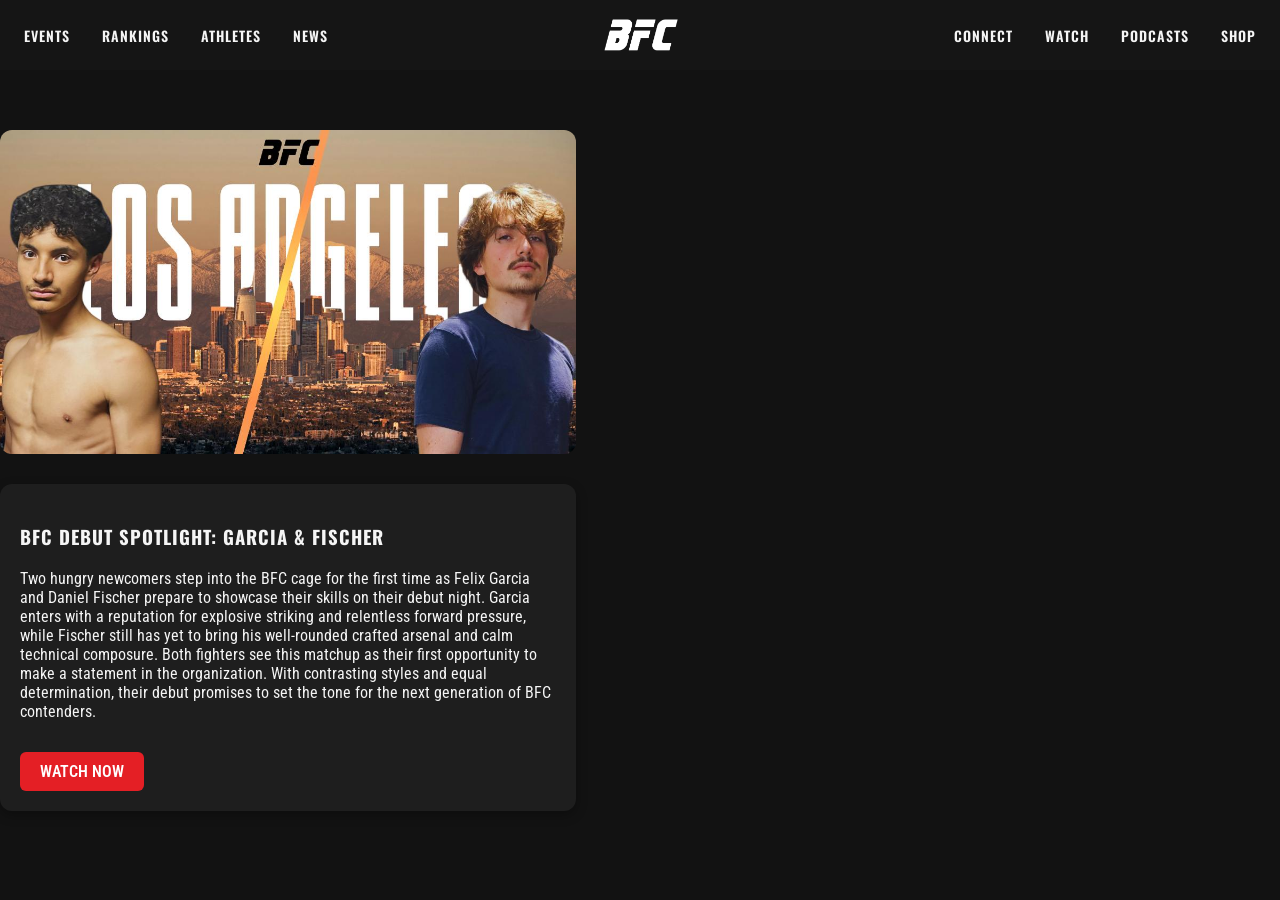
==== index.html @ 08c07fa1 "adding existing code" ====
<!DOCTYPE html>
<html lang="en">
<head>
    <meta charset="UTF-8">
    <meta name="viewport" content="width=device-width, initial-scale=1.0">
    <link rel="stylesheet" href="styles.css" />
    <!--FRICONIX ICONS-->
    <script defer src="https://friconix.com/cdn/friconix.js"></script>
    <!--BOOTSTRAP-->
    <link href="cdn.jsdelivr.net" rel="stylesheet" integrity="sha384-QWTKZyjpPEjISv5WaRU9OFeRpok6YctnYmDr5pNlyT2bRjXh0JMhjY6hW+ALEwIH" crossorigin="anonymous">
    <!--FONTS (OSWALD, ANTON, ROBOTO CONDENSED)-->
    <link href="https://fonts.googleapis.com/css2?family=Anton&family=Oswald:wght@300;400;500;600;700&family=Roboto+Condensed:wght@300;400;500&display=swap" rel="stylesheet">
    <title>BFC</title>
</head>
<body>
    <!-- NAVBAR -->
    <header class="nav">
        <div class="nav-container">
            <nav class="nav-left">
                <a href="about.html" class="nav-link">Events</a>
                <a href="services.html" class="nav-link">Rankings</a>
                <a href="contact.html" class="nav-link">Athletes</a>
                <a href="contact.html" class="nav-link">News</a>
            </nav>

            <a class="nav-logo" href="#">
                <img src="bfc-assets/BFC-logo-white.png" alt="BFC logo">
            </a>

            <nav class="nav-right">
                <a href="about.html" class="nav-link">Connect</a>
                <a href="services.html" class="nav-link">Watch</a>
                <a href="contact.html" class="nav-link">Podcasts</a>
                <a href="contact.html" class="nav-link">Shop</a>
            </nav>

            <button class="mobile-toggle">☰</button>
        </div>
    </header>

    <!-- HERO IMAGE + CARD SECTION -->
    <section class="hero-card-section">
        <div class="top-image-wrapper">
            <img src="bfc-assets/felix-fischer-hero-card.jpg" alt="hero" class="top-image">
        </div>
        <div class="container card-wrapper">
            <div class="under-card">
                <div class="card p-3" id="spotlight-card">
                    <h3>BFC Debut Spotlight: Garcia & Fischer</h3>
                    <p>Two hungry newcomers step into the BFC cage for the first time as Felix Garcia and Daniel Fischer prepare to showcase their skills on their debut night. Garcia enters with a reputation for explosive striking and relentless forward pressure, while Fischer still has yet to bring his well-rounded crafted arsenal and calm technical composure. Both fighters see this matchup as their first opportunity to make a statement in the organization. With contrasting styles and equal determination, their debut promises to set the tone for the next generation of BFC contenders.</p>
                    <a href="https://www.youtube.com/@Gmendemon" class="watch-button">WATCH NOW</a>
                </div>
            </div>
        </div>
    </section>

    <!-- BOOTSTRAP SCRIPT -->
    <script src="cdn.jsdelivr.net" integrity="sha384-YvpcrYf0tY3lHB60NNkmXc5s9fDVZLESaAA55NDzOxhy9GkcIdslK1eN7N6jIeHz" crossorigin="anonymous"></script>
</body>
</html>
---- styles.css ----
/*FONTS*/
h1, h2, h3, .nav-link, .button{
   font-family: 'Oswald', sans-serif;
   letter-spacing: 1px;
   text-transform: uppercase;
}
.hero-title{
    font-family: 'Anton', sans-serif;
}
body, p, .fighter-bio{
    font-family: 'Roboto Condensed', sans-serif;
}
body{
    margin: 0;
    padding: 0;
    box-sizing: border-box;
    background: #121212;
    color: #f5f5f5;
}
/*NAVBAR*/
/*NAVBAR*/
.nav{
    background: rgb(21, 21, 21);
    width: 100%;
    top: 0;
    z-index: 999;
    position: sticky;
}
.nav-container{
    height: 70px;
    display: flex;
    align-items: center;
    padding: 0 24px;
    justify-content: space-between;
    position: relative;
}
.nav-left, .nav-right{
    display: flex;
    gap: 32px;
}
.nav a{
    color: #f5f5f5;
    text-decoration: none;
    font-family: 'Oswald', sans-serif;
    font-size: 14px;
    font-weight: 600;
    letter-spacing: 1px;
    text-transform: uppercase;
    transition: 0.2s ease-in-out;
}
.nav a:hover{
    color: #e41f25;
}
.nav-logo img{
    height: 34px;
    display: block;
}
.nav-logo img:hover{
    transform: scale(1.1);
    transition: 0.3s ease-in-out;
}
.mobile-toggle{
    display: none;
}

/*NAVBAR*/
/*NAVBAR*/
/*FONTS*/
h1, h2, h3, .nav-link, .button{
   font-family: 'Oswald', sans-serif;
   letter-spacing: 1px;
   text-transform: uppercase;
}
.hero-title{
    font-family: 'Anton', sans-serif;
}
body, p, .fighter-bio{
    font-family: 'Roboto Condensed', sans-serif;
}
body{
    margin: 0;
    padding: 0;
    box-sizing: border-box;
    background: #121212;
    color: #f5f5f5;
}
/*NAVBAR*/
/*NAVBAR*/
.nav{
    background: rgb(21, 21, 21);
    width: 100%;
    top: 0;
    z-index: 999;
    position: sticky;
}
.nav-container{
    height: 70px;
    display: flex;
    align-items: center;
    padding: 0 24px;
    justify-content: space-between;
    position: relative;
}
.nav-left, .nav-right{
    display: flex;
    gap: 32px;
}
.nav a{
    color: #f5f5f5;
    text-decoration: none;
    font-family: 'Oswald', sans-serif;
    font-size: 14px;
    font-weight: 600;
    letter-spacing: 1px;
    text-transform: uppercase;
    transition: 0.2s ease-in-out;
}
.nav a:hover{
    color: #e41f25;
}
.nav-logo img{
    height: 34px;
    display: block;
}
.nav-logo img:hover{
    transform: scale(1.1);
    transition: 0.3s ease-in-out;
}
.mobile-toggle{
    display: none;
}
/* Mobile toggle button - hidden on desktop */
.mobile-toggle {
    display: none;
    background: none;
    border: none;
    font-size: 28px;
    color: #fff;
    cursor: pointer;
}

/* ------------------ DESKTOP ------------------ */
@media (min-width: 993px) {
    .nav-left,
    .nav-right {
        display: flex; /* inline links */
        flex-direction: row;
        gap: 32px;
    }

    .nav-logo {
        position: static;
        transform: none;
    }

    .mobile-toggle {
        display: none;
    }
}

/* ------------------ TABLET ------------------ */
@media (max-width: 992px) and (min-width: 601px) {
    .nav-left,
    .nav-right {
        display: none; /* hide links initially */
        flex-direction: column;
        width: 100%;
        text-align: center;
        gap: 16px;
        background: rgb(21, 21, 21);
        position: absolute;
        top: 70px; /* navbar height */
        left: 0;
        padding: 10px 0;
    }

    .nav-left.active,
    .nav-right.active {
        display: flex;
    }

    /* Mobile toggle appears on tablet */
    .mobile-toggle {
        display: block;
        position: absolute;
        right: 24px;
        top: 50%;
        transform: translateY(-50%);
        z-index: 1000;
    }

    /* Center logo */
    .nav-logo {
        position: absolute;
        left: 50%;
        top: 50%;
        transform: translate(-50%, -50%);
    }
}

/* ------------------ MOBILE ------------------ */
@media (max-width: 600px) {
    .nav-left,
    .nav-right {
        display: none; /* hide links initially */
        flex-direction: column;
        width: 100%;
        text-align: center;
        gap: 12px;
        background: rgb(21, 21, 21);
        position: absolute;
        top: 70px; /* navbar height */
        left: 0;
        padding: 10px 0;
    }

    .nav-left.active,
    .nav-right.active {
        display: flex;
    }

    /* Mobile toggle button */
    .mobile-toggle {
        display: block;
        position: absolute;
        right: 16px;
        top: 50%;
        transform: translateY(-50%);
        z-index: 1000;
    }

    /* Center logo on mobile */
    .nav-logo {
        position: absolute;
        left: 50%;
        top: 50%;
        transform: translate(-50%, -50%);
    }
}
/*NAVBAR END*/
/*NAVBAR END*/
/* ===========================
   HERO SECTION — MOBILE FIRST
   =========================== */
.hero-card-section {
    display: flex;
    flex-direction: column; /* stack image and card */
    align-items: center;
    margin-top: 40px;
    gap: 20px;
}

/* 16:9 responsive wrapper for image */
.top-image-wrapper {
    position: relative;
    width: 100%;
    padding-top: 56.25%; /* 16:9 aspect ratio */
    overflow: hidden;
}

/* Image styling */
.top-image-wrapper img.top-image {
    position: absolute;
    top: 0;
    left: 0;
    width: 100%;
    height: 100%;
    object-fit: cover;
    border-radius: 12px;
}

/* Card styling */
.card-wrapper {
    width: 90%;
    max-width: 600px; /* desktop max width */
}

.under-card .card {
    background: #1e1e1e;
    color: #f5f5f5;
    border-radius: 12px;
    box-shadow: 0 4px 12px rgba(0,0,0,0.3);
    padding: 20px;
}
.watch-button{
    display: inline-block;
    margin-top: 15px;
    padding: 10px 20px;
    background-color: #e41f25;
    color: #fff;
    text-decoration: none;
    border-radius: 6px;
    font-weight: 600;
    text-transform: uppercase;
    transition: background-color 0.3s ease;
}
.watch-button:hover{
    background-color: #c2181e;
}
#spotlight-card p{
    font-size: 16px;
}
/* ===========================
   DESKTOP LAYOUT (≥ 992px)
   =========================== */
@media (min-width: 992px) {

    .hero-card-section {
        align-items: flex-start; /* align left */
        margin-top: 60px;
        gap: 20px;
    }

    .top-image-wrapper {
        width: 45%;       /* smaller width on desktop */
        padding-top: 0;   /* remove 16:9 trick */
        height: auto;
    }

    .top-image-wrapper img.top-image {
        position: static;
        width: 100%;
        height: auto;
        max-height: 400px;
        object-fit: cover;
        border-radius: 12px;
        display: block;
    }

    .card-wrapper {
        width: 45%;       /* match image width */
        margin-top: 10px; /* space under image */
    }
}
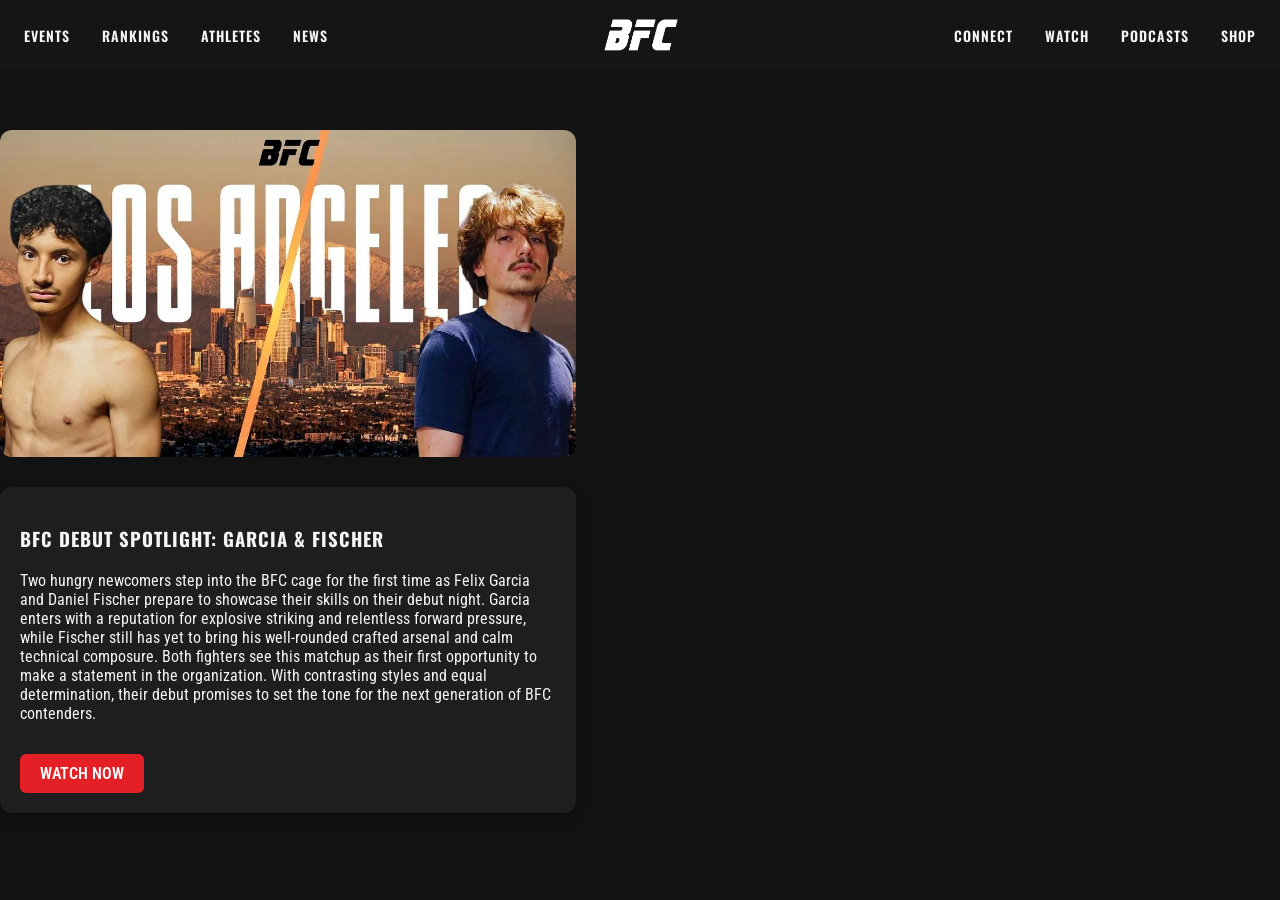
==== commit 2cbaa739: "fixed hamburger??" ====
--- a/index.html
+++ b/index.html
@@ -56,5 +56,15 @@
 
     <!-- BOOTSTRAP SCRIPT -->
     <script src="cdn.jsdelivr.net" integrity="sha384-YvpcrYf0tY3lHB60NNkmXc5s9fDVZLESaAA55NDzOxhy9GkcIdslK1eN7N6jIeHz" crossorigin="anonymous"></script>
+    <script>
+        const toggleButton = document.querySelector('.mobile-toggle');
+        const navLeft = document.querySelector('.nav-left');
+        const navRight = document.querySelector('.nav-right');
+
+        toggleButton.addEventListener('click', () => {
+            navLeft.classList.toggle('active');
+            navRight.classList.toggle('active');
+});
+</script>
 </body>
 </html>
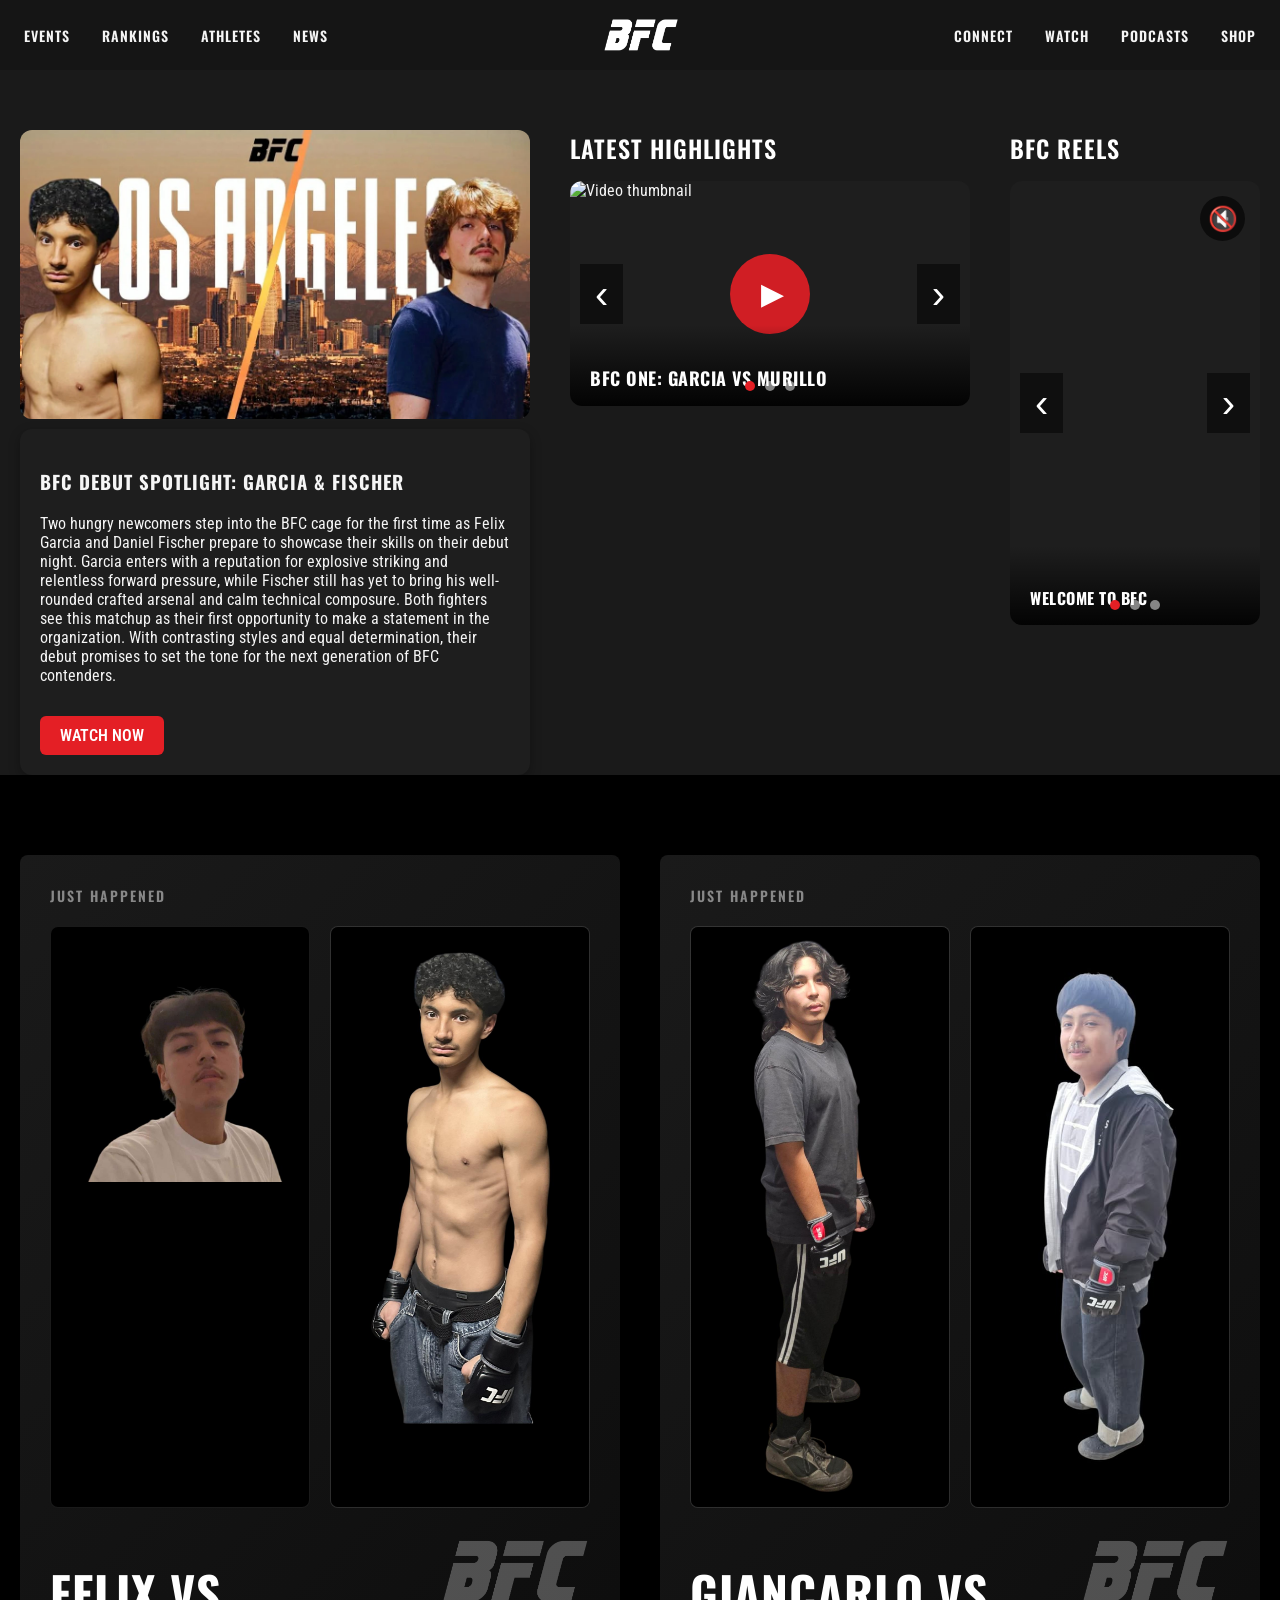
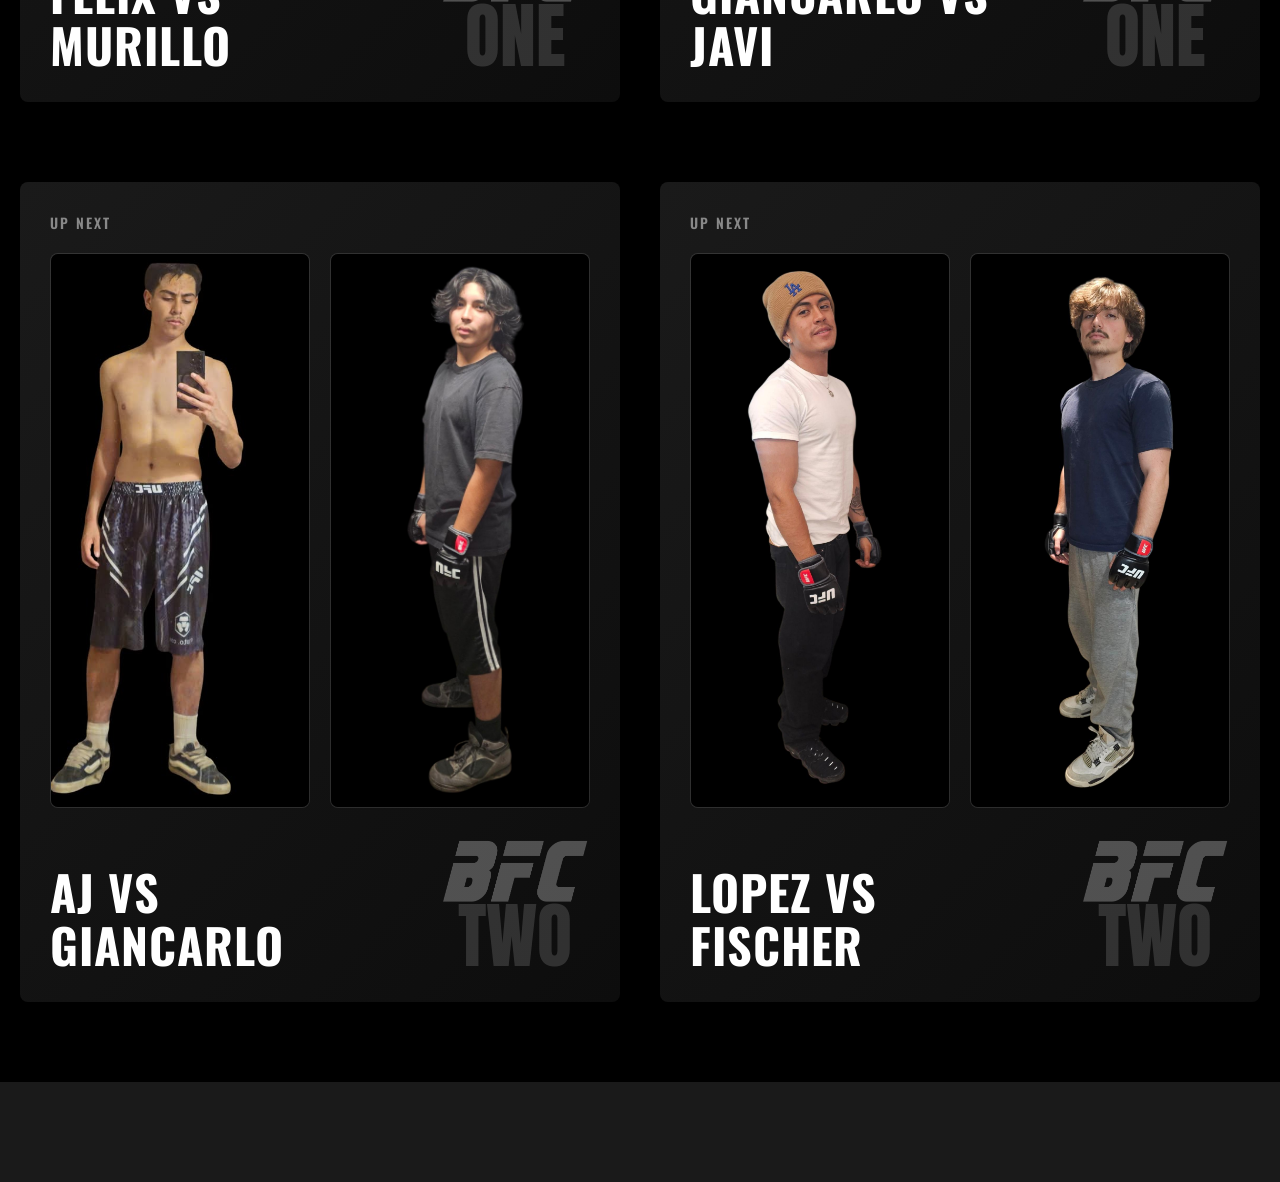
==== commit fedc2c4d: "added rankings, yt, reels, new cards" ====
--- a/index.html
+++ b/index.html
@@ -17,10 +17,10 @@
     <header class="nav">
         <div class="nav-container">
             <nav class="nav-left">
-                <a href="about.html" class="nav-link">Events</a>
-                <a href="services.html" class="nav-link">Rankings</a>
-                <a href="contact.html" class="nav-link">Athletes</a>
-                <a href="contact.html" class="nav-link">News</a>
+                <a href="events.html" class="nav-link">Events</a>
+                <a href="rankings.html" class="nav-link">Rankings</a>
+                <a href="athletes.html" class="nav-link">Athletes</a>
+                <a href="news.html" class="nav-link">News</a>
             </nav>
 
             <a class="nav-logo" href="#">
@@ -28,10 +28,10 @@
             </a>
 
             <nav class="nav-right">
-                <a href="about.html" class="nav-link">Connect</a>
-                <a href="services.html" class="nav-link">Watch</a>
-                <a href="contact.html" class="nav-link">Podcasts</a>
-                <a href="contact.html" class="nav-link">Shop</a>
+                <a href="connect.html" class="nav-link">Connect</a>
+                <a href="watch.html" class="nav-link">Watch</a>
+                <a href="podcasts.html" class="nav-link">Podcasts</a>
+                <a href="shop.html" class="nav-link">Shop</a>
             </nav>
 
             <button class="mobile-toggle">☰</button>
@@ -40,31 +40,372 @@
 
     <!-- HERO IMAGE + CARD SECTION -->
     <section class="hero-card-section">
-        <div class="top-image-wrapper">
-            <img src="bfc-assets/felix-fischer-hero-card.jpg" alt="hero" class="top-image">
-        </div>
-        <div class="container card-wrapper">
-            <div class="under-card">
-                <div class="card p-3" id="spotlight-card">
-                    <h3>BFC Debut Spotlight: Garcia & Fischer</h3>
-                    <p>Two hungry newcomers step into the BFC cage for the first time as Felix Garcia and Daniel Fischer prepare to showcase their skills on their debut night. Garcia enters with a reputation for explosive striking and relentless forward pressure, while Fischer still has yet to bring his well-rounded crafted arsenal and calm technical composure. Both fighters see this matchup as their first opportunity to make a statement in the organization. With contrasting styles and equal determination, their debut promises to set the tone for the next generation of BFC contenders.</p>
-                    <a href="https://www.youtube.com/@Gmendemon" class="watch-button">WATCH NOW</a>
+        <div class="hero-content-wrapper">
+            <div class="hero-left">
+                <div class="top-image-wrapper">
+                    <img src="bfc-assets/felix-fischer-hero-card.jpg" alt="hero" class="top-image">
+                </div>
+                <div class="container card-wrapper">
+                    <div class="under-card">
+                        <div class="card p-3" id="spotlight-card">
+                            <h3>BFC Debut Spotlight: Garcia & Fischer</h3>
+                            <p>Two hungry newcomers step into the BFC cage for the first time as Felix Garcia and Daniel Fischer prepare to showcase their skills on their debut night. Garcia enters with a reputation for explosive striking and relentless forward pressure, while Fischer still has yet to bring his well-rounded crafted arsenal and calm technical composure. Both fighters see this matchup as their first opportunity to make a statement in the organization. With contrasting styles and equal determination, their debut promises to set the tone for the next generation of BFC contenders.</p>
+                            <a href="https://www.youtube.com/@Gmendemon" class="watch-button">WATCH NOW</a>
+                        </div>
+                    </div>
+                </div>
+            </div>
+
+            <!-- VIDEO CAROUSEL -->
+            <div class="video-carousel-wrapper">
+                <div class="carousel-header">
+                    <h3 class="carousel-title">Latest Highlights</h3>
+                </div>
+                <div class="video-carousel">
+                    <div class="carousel-container">
+                        <div class="carousel-slide active">
+                            <div class="video-thumbnail" data-video-id="wzEelaCWr9k">
+                                <img src="https://img.youtube.com/vi/wzEelaCWr9k/maxresdefault.jpg" alt="Video thumbnail">
+                                <div class="play-button">▶</div>
+                            </div>
+                            <div class="video-info">
+                                <h4>BFC ONE: GARCIA VS MURILLO</h4>
+                            </div>
+                        </div>
+                        <div class="carousel-slide">
+                            <div class="video-thumbnail" data-video-id="TNpc9j2b-Gc">
+                                <img src="https://img.youtube.com/vi/TNpc9j2b-Gc/maxresdefault.jpg" alt="Video thumbnail">
+                                <div class="play-button">▶</div>
+                            </div>
+                            <div class="video-info">
+                                <h4>BFC ONE: SEQUEN VS PEREZ</h4>
+                            </div>
+                        </div>
+                        <div class="carousel-slide">
+                            <div class="video-thumbnail" data-video-id="yBJdXjcjIno">
+                                <img src="https://img.youtube.com/vi/yBJdXjcjIno/maxresdefault.jpg" alt="Video thumbnail">
+                                <div class="play-button">▶</div>
+                            </div>
+                            <div class="video-info">
+                                <h4>HAMON VS AJ</h4>
+                            </div>
+                        </div>
+                    </div>
+                    <button class="carousel-btn prev" aria-label="Previous video">‹</button>
+                    <button class="carousel-btn next" aria-label="Next video">›</button>
+                    <div class="carousel-dots"></div>
+                </div>
+            </div>
+
+            <!-- REELS CAROUSEL -->
+            <div class="reels-carousel-wrapper">
+                <div class="carousel-header">
+                    <h3 class="carousel-title">BFC Reels</h3>
+                </div>
+                <div class="reels-carousel">
+                    <div class="reels-container">
+                        <div class="reel-slide active">
+                            <video src="bfc-assets/welcome-to-bfc-reel.mp4" playsinline loop muted></video>
+                            <div class="reel-info">
+                                <h4>Welcome to BFC</h4>
+                            </div>
+                        </div>
+                        <div class="reel-slide">
+                            <video src="bfc-assets/youre-fucked-reel.mp4" playsinline loop muted></video>
+                            <div class="reel-info">
+                                <h4>You're F*cked When...</h4>
+                            </div>
+                        </div>
+                        <div class="reel-slide">
+                            <video src="bfc-assets/aj-grappling-reel.mp4" playsinline loop muted></video>
+                            <div class="reel-info">
+                                <h4>AJ's Grappling</h4>
+                            </div>
+                        </div>
+                    </div>
+                    <button class="reel-btn prev" aria-label="Previous reel">‹</button>
+                    <button class="reel-btn next" aria-label="Next reel">›</button>
+                    <button class="reel-mute-btn" aria-label="Toggle sound">
+                        <span class="muted-icon">🔇</span>
+                        <span class="unmuted-icon" style="display: none;">🔊</span>
+                    </button>
+                    <div class="reel-dots"></div>
                 </div>
             </div>
         </div>
     </section>
+
+    <!-- FIGHT CARDS SECTION -->
+    <section class="fight-cards-section">
+        <div class="fight-cards-container">
+            <!-- JUST HAPPENED CARD -->
+            <div class="fight-card">
+                <div class="fight-status">JUST HAPPENED</div>
+                <div class="fighters-container">
+                    <div class="fighter-image-box">
+                        <img src="bfc-assets/robert-card.jpg" alt="Fighter 1" class="fighter-image">
+                    </div>
+                    <div class="fighter-image-box">
+                        <img src="bfc-assets/felix-card.jpg" alt="Fighter 2" class="fighter-image">
+                    </div>
+                </div>
+                <div class="fight-info">
+                    <h2 class="fight-title">FELIX VS<br>MURILLO</h2>
+                    <div class="event-logo">
+                        <img src="bfc-assets/BFC-logo-white.png" alt="BFC Logo" class="event-logo-img">
+                        <div class="event-number">ONE</div>
+                    </div>
+                </div>
+            </div>
+
+            <!-- UP NEXT CARD -->
+            <div class="fight-card">
+                <div class="fight-status">JUST HAPPENED</div>
+                <div class="fighters-container">
+                    <div class="fighter-image-box">
+                        <img src="bfc-assets/giancarlo-card.jpg" alt="Fighter 3" class="fighter-image">
+                    </div>
+                    <div class="fighter-image-box">
+                        <img src="bfc-assets/ryan-card.jpg" alt="Fighter 4" class="fighter-image">
+                    </div>
+                </div>
+                <div class="fight-info">
+                    <h2 class="fight-title">GIANCARLO VS<br>JAVI</h2>
+                    <div class="event-logo">
+                        <img src="bfc-assets/BFC-logo-white.png" alt="BFC Logo" class="event-logo-img">
+                        <div class="event-number">ONE</div>
+                    </div>
+                </div>
+            </div>
+        </div>
+        <div class="fight-cards-container">
+            <!-- JUST HAPPENED CARD -->
+            <div class="fight-card">
+                <div class="fight-status">UP NEXT</div>
+                <div class="fighters-container">
+                    <div class="fighter-image-box">
+                        <img src="bfc-assets/adolfo-card.jpg" alt="Fighter 1" class="fighter-image">
+                    </div>
+                    <div class="fighter-image-box">
+                        <img src="bfc-assets/giancarlo-card.jpg" alt="Fighter 2" class="fighter-image flipped">
+                    </div>
+                </div>
+                <div class="fight-info">
+                    <h2 class="fight-title">AJ VS<br>GIANCARLO</h2>
+                    <div class="event-logo">
+                        <img src="bfc-assets/BFC-logo-white.png" alt="BFC Logo" class="event-logo-img">
+                        <div class="event-number">TWO</div>
+                    </div>
+                </div>
+            </div>
+
+            <!-- UP NEXT CARD -->
+            <div class="fight-card">
+                <div class="fight-status">UP NEXT</div>
+                <div class="fighters-container">
+                    <div class="fighter-image-box">
+                        <img src="bfc-assets/ramon-card.jpg"  alt="Fighter 3" class="fighter-image flipped">
+                    </div>
+                    <div class="fighter-image-box">
+                        <img src="bfc-assets/fischer-card.jpg" alt="Fighter 4" class="fighter-image">
+                    </div>
+                </div>
+                <div class="fight-info">
+                    <h2 class="fight-title">LOPEZ VS<br>FISCHER</h2>
+                    <div class="event-logo">
+                        <img src="bfc-assets/BFC-logo-white.png" alt="BFC Logo" class="event-logo-img">
+                        <div class="event-number">TWO</div>
+                    </div>
+                </div>
+            </div>
+        </div>
+    </section>
+    <div style="height: 50px; margin-top: 50px;">
+
+    </div>
 
     <!-- BOOTSTRAP SCRIPT -->
     <script src="cdn.jsdelivr.net" integrity="sha384-YvpcrYf0tY3lHB60NNkmXc5s9fDVZLESaAA55NDzOxhy9GkcIdslK1eN7N6jIeHz" crossorigin="anonymous"></script>
     <script>
-        const toggleButton = document.querySelector('.mobile-toggle');
+        const mobileToggle = document.querySelector('.mobile-toggle');
         const navLeft = document.querySelector('.nav-left');
         const navRight = document.querySelector('.nav-right');
 
-        toggleButton.addEventListener('click', () => {
+        mobileToggle.addEventListener('click', function() {
             navLeft.classList.toggle('active');
             navRight.classList.toggle('active');
-});
-</script>
+        });
+
+        // Video Carousel
+        const slides = document.querySelectorAll('.carousel-slide');
+        const prevBtn = document.querySelector('.carousel-btn.prev');
+        const nextBtn = document.querySelector('.carousel-btn.next');
+        const dotsContainer = document.querySelector('.carousel-dots');
+        let currentSlide = 0;
+
+        // Create dots
+        slides.forEach((_, index) => {
+            const dot = document.createElement('span');
+            dot.classList.add('dot');
+            if (index === 0) dot.classList.add('active');
+            dot.addEventListener('click', () => goToSlide(index));
+            dotsContainer.appendChild(dot);
+        });
+
+        const dots = document.querySelectorAll('.dot');
+
+        function updateSlides() {
+            slides.forEach((slide, index) => {
+                slide.classList.remove('active');
+                if (index === currentSlide) {
+                    slide.classList.add('active');
+                }
+            });
+            dots.forEach((dot, index) => {
+                dot.classList.remove('active');
+                if (index === currentSlide) {
+                    dot.classList.add('active');
+                }
+            });
+        }
+
+        function goToSlide(index) {
+            currentSlide = index;
+            updateSlides();
+        }
+
+        function nextSlide() {
+            currentSlide = (currentSlide + 1) % slides.length;
+            updateSlides();
+        }
+
+        function prevSlide() {
+            currentSlide = (currentSlide - 1 + slides.length) % slides.length;
+            updateSlides();
+        }
+
+        nextBtn.addEventListener('click', nextSlide);
+        prevBtn.addEventListener('click', prevSlide);
+
+        // YouTube Thumbnail Click Handler
+        function attachThumbnailListeners() {
+            document.querySelectorAll('.video-thumbnail').forEach(thumbnail => {
+                // Remove old listener if exists
+                const newThumbnail = thumbnail.cloneNode(true);
+                thumbnail.parentNode.replaceChild(newThumbnail, thumbnail);
+                
+                newThumbnail.addEventListener('click', function() {
+                    const videoId = this.getAttribute('data-video-id');
+                    const iframe = document.createElement('iframe');
+                    iframe.src = `https://www.youtube.com/embed/${videoId}?autoplay=1`;
+                    iframe.frameBorder = '0';
+                    iframe.allow = 'accelerometer; autoplay; clipboard-write; encrypted-media; gyroscope; picture-in-picture';
+                    iframe.allowFullscreen = true;
+                    iframe.style.width = '100%';
+                    iframe.style.height = '100%';
+                    iframe.style.border = 'none';
+                    iframe.style.position = 'absolute';
+                    iframe.style.top = '0';
+                    iframe.style.left = '0';
+                    
+                    // Replace the thumbnail container content with iframe
+                    const slideContainer = this.closest('.carousel-slide');
+                    const videoInfo = slideContainer.querySelector('.video-info');
+                    slideContainer.innerHTML = '';
+                    slideContainer.appendChild(iframe);
+                    slideContainer.appendChild(videoInfo);
+                });
+            });
+        }
+
+        // Initial attachment
+        attachThumbnailListeners();
+
+        // Auto-play (optional)
+        // setInterval(nextSlide, 5000);
+
+        // Reels Carousel
+        const reelSlides = document.querySelectorAll('.reel-slide');
+        const reelPrevBtn = document.querySelector('.reel-btn.prev');
+        const reelNextBtn = document.querySelector('.reel-btn.next');
+        const reelDotsContainer = document.querySelector('.reel-dots');
+        let currentReel = 0;
+
+        // Create reel dots
+        reelSlides.forEach((_, index) => {
+            const dot = document.createElement('span');
+            dot.classList.add('dot');
+            if (index === 0) dot.classList.add('active');
+            dot.addEventListener('click', () => goToReel(index));
+            reelDotsContainer.appendChild(dot);
+        });
+
+        const reelDots = document.querySelectorAll('.reel-dots .dot');
+        const reelVideos = document.querySelectorAll('.reel-slide video');
+
+        function updateReels() {
+            reelSlides.forEach((slide, index) => {
+                slide.classList.remove('active');
+                const video = slide.querySelector('video');
+                video.pause();
+                video.currentTime = 0;
+                
+                if (index === currentReel) {
+                    slide.classList.add('active');
+                    video.play().catch(e => console.log('Autoplay prevented'));
+                }
+            });
+            reelDots.forEach((dot, index) => {
+                dot.classList.remove('active');
+                if (index === currentReel) {
+                    dot.classList.add('active');
+                }
+            });
+        }
+
+        function goToReel(index) {
+            currentReel = index;
+            updateReels();
+        }
+
+        function nextReel() {
+            currentReel = (currentReel + 1) % reelSlides.length;
+            updateReels();
+        }
+
+        function prevReel() {
+            currentReel = (currentReel - 1 + reelSlides.length) % reelSlides.length;
+            updateReels();
+        }
+
+        reelNextBtn.addEventListener('click', nextReel);
+        reelPrevBtn.addEventListener('click', prevReel);
+
+        // Mute/Unmute Toggle
+        const muteBtn = document.querySelector('.reel-mute-btn');
+        const mutedIcon = document.querySelector('.muted-icon');
+        const unmutedIcon = document.querySelector('.unmuted-icon');
+        let isMuted = true;
+
+        muteBtn.addEventListener('click', function() {
+            isMuted = !isMuted;
+            reelVideos.forEach(video => {
+                video.muted = isMuted;
+            });
+            
+            if (isMuted) {
+                mutedIcon.style.display = 'inline';
+                unmutedIcon.style.display = 'none';
+            } else {
+                mutedIcon.style.display = 'none';
+                unmutedIcon.style.display = 'inline';
+            }
+        });
+
+        // Auto-play first reel
+        if (reelVideos.length > 0) {
+            reelVideos[0].play().catch(e => console.log('Autoplay prevented'));
+        }
+    </script>
 </body>
 </html>
--- a/styles.css
+++ b/styles.css
@@ -10,12 +10,17 @@
 body, p, .fighter-bio{
     font-family: 'Roboto Condensed', sans-serif;
 }
-body{
+html, body{
     margin: 0;
     padding: 0;
     box-sizing: border-box;
-    background: #121212;
+    background: #1a1a1a;
     color: #f5f5f5;
+    overflow-x: hidden;
+    width: 100%;
+}
+*, *::before, *::after {
+    box-sizing: border-box;
 }
 /*NAVBAR*/
 /*NAVBAR*/
@@ -77,13 +82,7 @@
 body, p, .fighter-bio{
     font-family: 'Roboto Condensed', sans-serif;
 }
-body{
-    margin: 0;
-    padding: 0;
-    box-sizing: border-box;
-    background: #121212;
-    color: #f5f5f5;
-}
+
 /*NAVBAR*/
 /*NAVBAR*/
 .nav{
@@ -174,10 +173,16 @@
         padding: 10px 0;
     }
 
-    .nav-left.active,
-    .nav-right.active {
-        display: flex;
-    }
+.nav-left.active,
+.nav-right.active {
+    display: flex;
+    flex-direction: column;
+    text-align: center;
+    gap: 12px;
+    width: 100%;
+    background: rgb(21, 21, 21);
+    position: relative;
+}
 
     /* Mobile toggle appears on tablet */
     .mobile-toggle {
@@ -195,11 +200,20 @@
         left: 50%;
         top: 50%;
         transform: translate(-50%, -50%);
-    }
-}
-
+        z-index: 100
+    }
+}
+
+/* ------------------ MOBILE ------------------ */
+/* ------------------ MOBILE ------------------ */
 /* ------------------ MOBILE ------------------ */
 @media (max-width: 600px) {
+    .nav-container {
+        flex-wrap: wrap;
+        min-height: 70px; /* Changed from height to min-height */
+        height: auto; /* Allow container to grow */
+    }
+    
     .nav-left,
     .nav-right {
         display: none; /* hide links initially */
@@ -208,10 +222,9 @@
         text-align: center;
         gap: 12px;
         background: rgb(21, 21, 21);
-        position: absolute;
-        top: 70px; /* navbar height */
-        left: 0;
+        position: relative;
         padding: 10px 0;
+        order: 3;
     }
 
     .nav-left.active,
@@ -224,8 +237,7 @@
         display: block;
         position: absolute;
         right: 16px;
-        top: 50%;
-        transform: translateY(-50%);
+        top: 21px; /* Fixed position instead of % */
         z-index: 1000;
     }
 
@@ -233,8 +245,8 @@
     .nav-logo {
         position: absolute;
         left: 50%;
-        top: 50%;
-        transform: translate(-50%, -50%);
+        top: 21px; /* Fixed position instead of % */
+        transform: translateX(-50%); /* Only translate X */
     }
 }
 /*NAVBAR END*/
@@ -250,6 +262,17 @@
     gap: 20px;
 }
 
+.hero-content-wrapper {
+    width: 100%;
+    display: flex;
+    flex-direction: column;
+    gap: 30px;
+}
+
+.hero-left {
+    width: 100%;
+}
+
 /* 16:9 responsive wrapper for image */
 .top-image-wrapper {
     position: relative;
@@ -300,6 +323,305 @@
 #spotlight-card p{
     font-size: 16px;
 }
+
+/* ===========================
+   VIDEO CAROUSEL
+   =========================== */
+.video-carousel-wrapper {
+    width: 100%;
+    padding: 0 20px;
+}
+
+.carousel-header {
+    margin-bottom: 15px;
+}
+
+.carousel-title {
+    font-family: 'Oswald', sans-serif;
+    font-size: 24px;
+    font-weight: 600;
+    letter-spacing: 1px;
+    color: #fff;
+    margin: 0;
+    text-transform: uppercase;
+}
+
+.video-carousel {
+    position: relative;
+    width: 100%;
+    background: #1e1e1e;
+    border-radius: 12px;
+    overflow: hidden;
+}
+
+.carousel-container {
+    position: relative;
+    width: 100%;
+    padding-top: 56.25%; /* 16:9 aspect ratio */
+}
+
+.carousel-slide {
+    position: absolute;
+    top: 0;
+    left: 0;
+    width: 100%;
+    height: 100%;
+    opacity: 0;
+    transition: opacity 0.5s ease;
+    pointer-events: none;
+}
+
+.carousel-slide.active {
+    opacity: 1;
+    pointer-events: auto;
+}
+
+.carousel-slide iframe {
+    width: 100%;
+    height: 100%;
+    border: none;
+}
+
+.video-thumbnail {
+    width: 100%;
+    height: 100%;
+    position: relative;
+    cursor: pointer;
+    overflow: hidden;
+}
+
+.video-thumbnail img {
+    width: 100%;
+    height: 100%;
+    object-fit: cover;
+    transition: transform 0.3s ease;
+}
+
+.video-thumbnail:hover img {
+    transform: scale(1.05);
+}
+
+.play-button {
+    position: absolute;
+    top: 50%;
+    left: 50%;
+    transform: translate(-50%, -50%);
+    width: 80px;
+    height: 80px;
+    background: rgba(228, 31, 37, 0.9);
+    border-radius: 50%;
+    display: flex;
+    align-items: center;
+    justify-content: center;
+    font-size: 30px;
+    color: #fff;
+    transition: all 0.3s ease;
+    padding-left: 5px;
+}
+
+.video-thumbnail:hover .play-button {
+    background: rgba(228, 31, 37, 1);
+    transform: translate(-50%, -50%) scale(1.1);
+}
+
+.video-info {
+    position: absolute;
+    bottom: 0;
+    left: 0;
+    right: 0;
+    background: linear-gradient(to top, rgba(0,0,0,0.9), transparent);
+    padding: 40px 20px 15px;
+}
+
+.video-info h4 {
+    font-family: 'Oswald', sans-serif;
+    font-size: 18px;
+    color: #fff;
+    margin: 0;
+    text-transform: uppercase;
+    letter-spacing: 0.5px;
+}
+
+.carousel-btn {
+    position: absolute;
+    top: 50%;
+    transform: translateY(-50%);
+    background: rgba(0, 0, 0, 0.5);
+    color: #fff;
+    border: none;
+    font-size: 40px;
+    padding: 10px 15px;
+    cursor: pointer;
+    z-index: 10;
+    transition: background 0.3s ease;
+    line-height: 1;
+}
+
+.carousel-btn:hover {
+    background: rgba(228, 31, 37, 0.8);
+}
+
+.carousel-btn.prev {
+    left: 10px;
+}
+
+.carousel-btn.next {
+    right: 10px;
+}
+
+.carousel-dots {
+    position: absolute;
+    bottom: 15px;
+    left: 50%;
+    transform: translateX(-50%);
+    display: flex;
+    gap: 10px;
+    z-index: 10;
+}
+
+.dot {
+    width: 10px;
+    height: 10px;
+    border-radius: 50%;
+    background: rgba(255, 255, 255, 0.5);
+    cursor: pointer;
+    transition: background 0.3s ease;
+}
+
+.dot.active {
+    background: #e41f25;
+}
+
+.dot:hover {
+    background: rgba(255, 255, 255, 0.8);
+}
+
+/* ===========================
+   REELS CAROUSEL (9:16 Aspect Ratio)
+   =========================== */
+.reels-carousel-wrapper {
+    width: 100%;
+    padding: 0 20px;
+    margin-top: 30px;
+}
+
+.reels-carousel {
+    position: relative;
+    width: 100%;
+    max-width: 350px;
+    margin: 0 auto;
+    background: #1e1e1e;
+    border-radius: 12px;
+    overflow: hidden;
+}
+
+.reels-container {
+    position: relative;
+    width: 100%;
+    padding-top: 177.78%; /* 9:16 aspect ratio (16/9 * 100) */
+}
+
+.reel-slide {
+    position: absolute;
+    top: 0;
+    left: 0;
+    width: 100%;
+    height: 100%;
+    opacity: 0;
+    transition: opacity 0.5s ease;
+    pointer-events: none;
+}
+
+.reel-slide.active {
+    opacity: 1;
+    pointer-events: auto;
+}
+
+.reel-slide video {
+    width: 100%;
+    height: 100%;
+    object-fit: cover;
+    border: none;
+}
+
+.reel-info {
+    position: absolute;
+    bottom: 0;
+    left: 0;
+    right: 0;
+    background: linear-gradient(to top, rgba(0,0,0,0.9), transparent);
+    padding: 40px 20px 15px;
+}
+
+.reel-info h4 {
+    font-family: 'Oswald', sans-serif;
+    font-size: 16px;
+    color: #fff;
+    margin: 0;
+    text-transform: uppercase;
+    letter-spacing: 0.5px;
+}
+
+.reel-btn {
+    position: absolute;
+    top: 50%;
+    transform: translateY(-50%);
+    background: rgba(0, 0, 0, 0.5);
+    color: #fff;
+    border: none;
+    font-size: 40px;
+    padding: 10px 15px;
+    cursor: pointer;
+    z-index: 10;
+    transition: background 0.3s ease;
+    line-height: 1;
+}
+
+.reel-btn:hover {
+    background: rgba(228, 31, 37, 0.8);
+}
+
+.reel-btn.prev {
+    left: 10px;
+}
+
+.reel-btn.next {
+    right: 10px;
+}
+
+.reel-dots {
+    position: absolute;
+    bottom: 15px;
+    left: 50%;
+    transform: translateX(-50%);
+    display: flex;
+    gap: 10px;
+    z-index: 10;
+}
+
+.reel-mute-btn {
+    position: absolute;
+    top: 15px;
+    right: 15px;
+    background: rgba(0, 0, 0, 0.6);
+    color: #fff;
+    border: none;
+    font-size: 24px;
+    width: 45px;
+    height: 45px;
+    border-radius: 50%;
+    cursor: pointer;
+    z-index: 10;
+    transition: background 0.3s ease;
+    display: flex;
+    align-items: center;
+    justify-content: center;
+}
+
+.reel-mute-btn:hover {
+    background: rgba(228, 31, 37, 0.8);
+}
+
 /* ===========================
    DESKTOP LAYOUT (≥ 992px)
    =========================== */
@@ -311,8 +633,36 @@
         gap: 20px;
     }
 
+    .hero-content-wrapper {
+        flex-direction: row;
+        gap: 40px;
+        max-width: 1400px;
+        margin: 0 auto;
+        padding: 0 20px;
+    }
+
+    .hero-left {
+        flex: 1;
+        min-width: 0;
+    }
+
+    .video-carousel-wrapper {
+        flex: 0 0 400px;
+        padding: 0;
+    }
+
+    .reels-carousel-wrapper {
+        flex: 0 0 250px;
+        padding: 0;
+        margin-top: 0;
+    }
+
+    .reels-carousel {
+        max-width: 100%;
+    }
+
     .top-image-wrapper {
-        width: 45%;       /* smaller width on desktop */
+        width: 100%;
         padding-top: 0;   /* remove 16:9 trick */
         height: auto;
     }
@@ -328,7 +678,497 @@
     }
 
     .card-wrapper {
-        width: 45%;       /* match image width */
-        margin-top: 10px; /* space under image */
-    }
-}
+        width: 100%;
+        margin-top: 10px;
+    }
+}
+
+.header-title{
+    text-align: center;
+}
+#athlete-rankings-header{
+    margin-top: 50px;
+    font-size: 50px;
+}
+.fixed-size-image{
+    width: 50%;
+    height: auto;
+    object-fit: cover;
+}
+
+/* ===========================
+   FIGHT CARDS SECTION
+   =========================== */
+.fight-cards-section {
+    width: 100%;
+    padding: 40px 20px;
+    background: #000;
+}
+
+.fight-cards-container {
+    max-width: 1400px;
+    margin: 0 auto;
+    display: grid;
+    grid-template-columns: 1fr;
+    gap: 30px;
+}
+
+/* Individual Fight Card */
+.fight-card {
+    background: linear-gradient(135deg, #1a1a1a 0%, #0d0d0d 100%);
+    border-radius: 8px;
+    overflow: hidden;
+    position: relative;
+    padding: 30px;
+    min-height: 500px;
+    display: flex;
+    flex-direction: column;
+}
+
+/* Fight Status Label */
+.fight-status {
+    font-family: 'Oswald', sans-serif;
+    font-size: 14px;
+    font-weight: 600;
+    letter-spacing: 2px;
+    color: #888;
+    margin-bottom: 20px;
+    text-transform: uppercase;
+}
+
+/* Fighters Container */
+.fighters-container {
+    display: grid;
+    grid-template-columns: 1fr 1fr;
+    gap: 20px;
+    margin-bottom: 30px;
+    flex-grow: 1;
+}
+
+.fighter-image-box {
+    background: rgba(255, 255, 255, 0.02);
+    border: 1px solid rgba(255, 255, 255, 0.1);
+    border-radius: 8px;
+    overflow: hidden;
+    display: flex;
+    align-items: flex-end;
+    justify-content: center;
+    min-height: 300px;
+    position: relative;
+}
+
+.fighter-image-box:has(img[src*="robert-card"]) {
+    background: #000;
+}
+
+.fighter-image {
+    width: 100%;
+    height: 100%;
+    object-fit: cover;
+    object-position: top center;
+}
+
+.fighter-image[src*="ryan-card"] {
+    width: 105%;
+    height: 100%;
+    object-fit: cover;
+}
+
+.fighter-image[src*="robert-card"] {
+    width: 80%;
+    height: 80%;
+    object-fit: contain;
+    margin: auto;
+}
+
+.fighter-image.flipped {
+    transform: scaleX(-1);
+}
+
+.fighter-image[src*="adolfo-card"] {
+    height:109%;
+    object-fit: cover;
+}
+.fighter-image[src*="felix-card"] {
+    height: 110%;
+    object-fit: cover;
+}
+
+.fighter-image[src*="ramon-card"] {
+    height: 110%;
+    object-fit: cover;
+}
+
+.fighter-image[src*="fischer-card"] {
+    height: 110%;
+    object-fit: cover;
+}
+/* Fight Info Section */
+.fight-info {
+    display: flex;
+    justify-content: space-between;
+    align-items: flex-end;
+    margin-top: auto;
+}
+
+.fight-title {
+    font-family: 'Oswald', sans-serif;
+    font-size: 36px;
+    font-weight: 700;
+    line-height: 1.1;
+    letter-spacing: 1px;
+    color: #fff;
+    margin: 0;
+    text-transform: uppercase;
+}
+
+/* Event Logo Section */
+.event-logo {
+    display: flex;
+    flex-direction: column;
+    align-items: center;
+    gap: 5px;
+}
+
+.event-logo-img {
+    width: 120px;
+    height: auto;
+    opacity: 0.4;
+    filter: brightness(0.7);
+}
+
+.event-subtitle {
+    font-family: 'Oswald', sans-serif;
+    font-size: 18px;
+    font-weight: 600;
+    letter-spacing: 2px;
+    color: #666;
+    text-transform: uppercase;
+}
+
+.event-number {
+    font-family: 'Anton', sans-serif;
+    font-size: 72px;
+    font-weight: 400;
+    color: rgba(255, 255, 255, 0.15);
+    line-height: 1;
+    margin-top: -10px;
+}
+
+/* Desktop Layout */
+@media (min-width: 992px) {
+    .fight-cards-container {
+        grid-template-columns: 1fr 1fr;
+        gap: 40px;
+        padding: 40px 0;
+    }
+    
+    .fight-card {
+        min-height: 600px;
+    }
+    
+    .fighter-image-box {
+        min-height: 350px;
+    }
+    
+    .fight-title {
+        font-size: 48px;
+    }
+    
+    .event-logo-img {
+        width: 150px;
+    }
+}
+
+/* Tablet Layout */
+@media (min-width: 601px) and (max-width: 991px) {
+    .fight-cards-section {
+        padding: 30px 15px;
+    }
+    
+    .fight-card {
+        min-height: 550px;
+    }
+    
+    .fight-title {
+        font-size: 40px;
+    }
+}
+
+/* Mobile Layout */
+@media (max-width: 600px) {
+    .fight-cards-section {
+        padding: 20px 15px;
+    }
+    
+    .fight-cards-container {
+        gap: 20px;
+    }
+    
+    .fight-card {
+        padding: 20px;
+        min-height: 450px;
+    }
+    
+    .fight-status {
+        font-size: 12px;
+        margin-bottom: 15px;
+    }
+    
+    .fighters-container {
+        gap: 10px;
+        margin-bottom: 20px;
+    }
+    
+    .fighter-image-box {
+        min-height: 200px;
+    }
+    
+    .fight-info {
+        flex-direction: column;
+        align-items: flex-start;
+        gap: 20px;
+    }
+    
+    .fight-title {
+        font-size: 28px;
+    }
+    
+    .event-logo {
+        align-self: flex-end;
+    }
+    
+    .event-logo-img {
+        width: 80px;
+    }
+    
+    .event-subtitle {
+        font-size: 14px;
+    }
+    
+    .event-number {
+        font-size: 48px;
+    }
+}
+
+/* ===========================
+   RANKINGS PAGE
+   =========================== */
+.rankings-section {
+    width: 100%;
+    padding: 40px 20px;
+    background: #1a1a1a;
+    min-height: 100vh;
+}
+
+.rankings-container {
+    max-width: 1200px;
+    margin: 0 auto;
+}
+
+.rankings-main-title {
+    font-family: 'Anton', sans-serif;
+    font-size: 48px;
+    text-align: center;
+    letter-spacing: 2px;
+    margin-bottom: 40px;
+    color: #fff;
+}
+
+/* Top Rank Featured */
+.top-rank-featured {
+    background: linear-gradient(135deg, #2a2a2a 0%, #1a1a1a 100%);
+    border-radius: 12px;
+    padding: 40px;
+    margin-bottom: 40px;
+    position: relative;
+    overflow: hidden;
+}
+
+.rank-category {
+    display: flex;
+    justify-content: space-between;
+    align-items: center;
+    margin-bottom: 20px;
+}
+
+.category-label {
+    font-family: 'Oswald', sans-serif;
+    font-size: 14px;
+    font-weight: 600;
+    color: #e41f25;
+    letter-spacing: 2px;
+    text-transform: uppercase;
+}
+
+.rank-label {
+    font-family: 'Oswald', sans-serif;
+    font-size: 14px;
+    font-weight: 600;
+    color: #888;
+    letter-spacing: 2px;
+    text-transform: uppercase;
+}
+
+.champion-name {
+    font-family: 'Anton', sans-serif;
+    font-size: 64px;
+    letter-spacing: 2px;
+    color: #fff;
+    margin: 0 0 30px 0;
+    text-transform: uppercase;
+}
+
+.champion-image-container {
+    position: relative;
+    width: 100%;
+    max-width: 500px;
+    margin: 0 auto;
+}
+
+.champion-image {
+    width: 100%;
+    height: auto;
+    border-radius: 8px;
+    display: block;
+}
+
+/* Rankings List */
+.rankings-list {
+    background: #0d0d0d;
+    border-radius: 12px;
+    overflow: hidden;
+}
+
+.rank-item {
+    display: flex;
+    align-items: center;
+    padding: 20px;
+    border-bottom: 1px solid rgba(255, 255, 255, 0.1);
+    transition: background 0.3s ease;
+    position: relative;
+}
+
+.rank-item:hover {
+    background: rgba(255, 255, 255, 0.02);
+}
+
+.rank-item:last-child {
+    border-bottom: none;
+}
+
+.rank-number {
+    font-family: 'Oswald', sans-serif;
+    font-size: 24px;
+    font-weight: 600;
+    color: #666;
+    min-width: 40px;
+    text-align: center;
+}
+
+.rank-fighter-image {
+    width: 60px;
+    height: 60px;
+    border-radius: 50%;
+    object-fit: cover;
+    margin: 0 20px;
+    border: 2px solid rgba(255, 255, 255, 0.1);
+}
+
+.rank-fighter-name {
+    font-family: 'Oswald', sans-serif;
+    font-size: 20px;
+    font-weight: 600;
+    letter-spacing: 1px;
+    color: #fff;
+    text-transform: uppercase;
+    flex-grow: 1;
+}
+
+.rank-change {
+    font-size: 18px;
+    margin-left: auto;
+    padding-right: 10px;
+}
+
+.rank-change.up {
+    color: #4CAF50;
+}
+
+.rank-change.down {
+    color: #e41f25;
+}
+
+/* Desktop Layout */
+@media (min-width: 992px) {
+    .rankings-main-title {
+        font-size: 72px;
+        margin-bottom: 60px;
+    }
+
+    .top-rank-featured {
+        padding: 60px;
+        display: grid;
+        grid-template-columns: 1fr 500px;
+        gap: 40px;
+        align-items: center;
+    }
+
+    .champion-name {
+        font-size: 80px;
+    }
+
+    .champion-image-container {
+        grid-column: 2;
+        grid-row: 1 / 3;
+        max-width: none;
+    }
+
+    .rank-item {
+        padding: 25px 30px;
+    }
+
+    .rank-fighter-image {
+        width: 80px;
+        height: 80px;
+        margin: 0 30px;
+    }
+
+    .rank-fighter-name {
+        font-size: 24px;
+    }
+}
+
+/* Mobile Layout */
+@media (max-width: 600px) {
+    .rankings-main-title {
+        font-size: 32px;
+    }
+
+    .top-rank-featured {
+        padding: 20px;
+    }
+
+    .champion-name {
+        font-size: 36px;
+    }
+
+    .rank-item {
+        padding: 15px;
+    }
+
+    .rank-fighter-image {
+        width: 50px;
+        height: 50px;
+        margin: 0 15px;
+    }
+
+    .rank-fighter-name {
+        font-size: 16px;
+    }
+
+    .rank-number {
+        font-size: 18px;
+        min-width: 30px;
+    }
+}
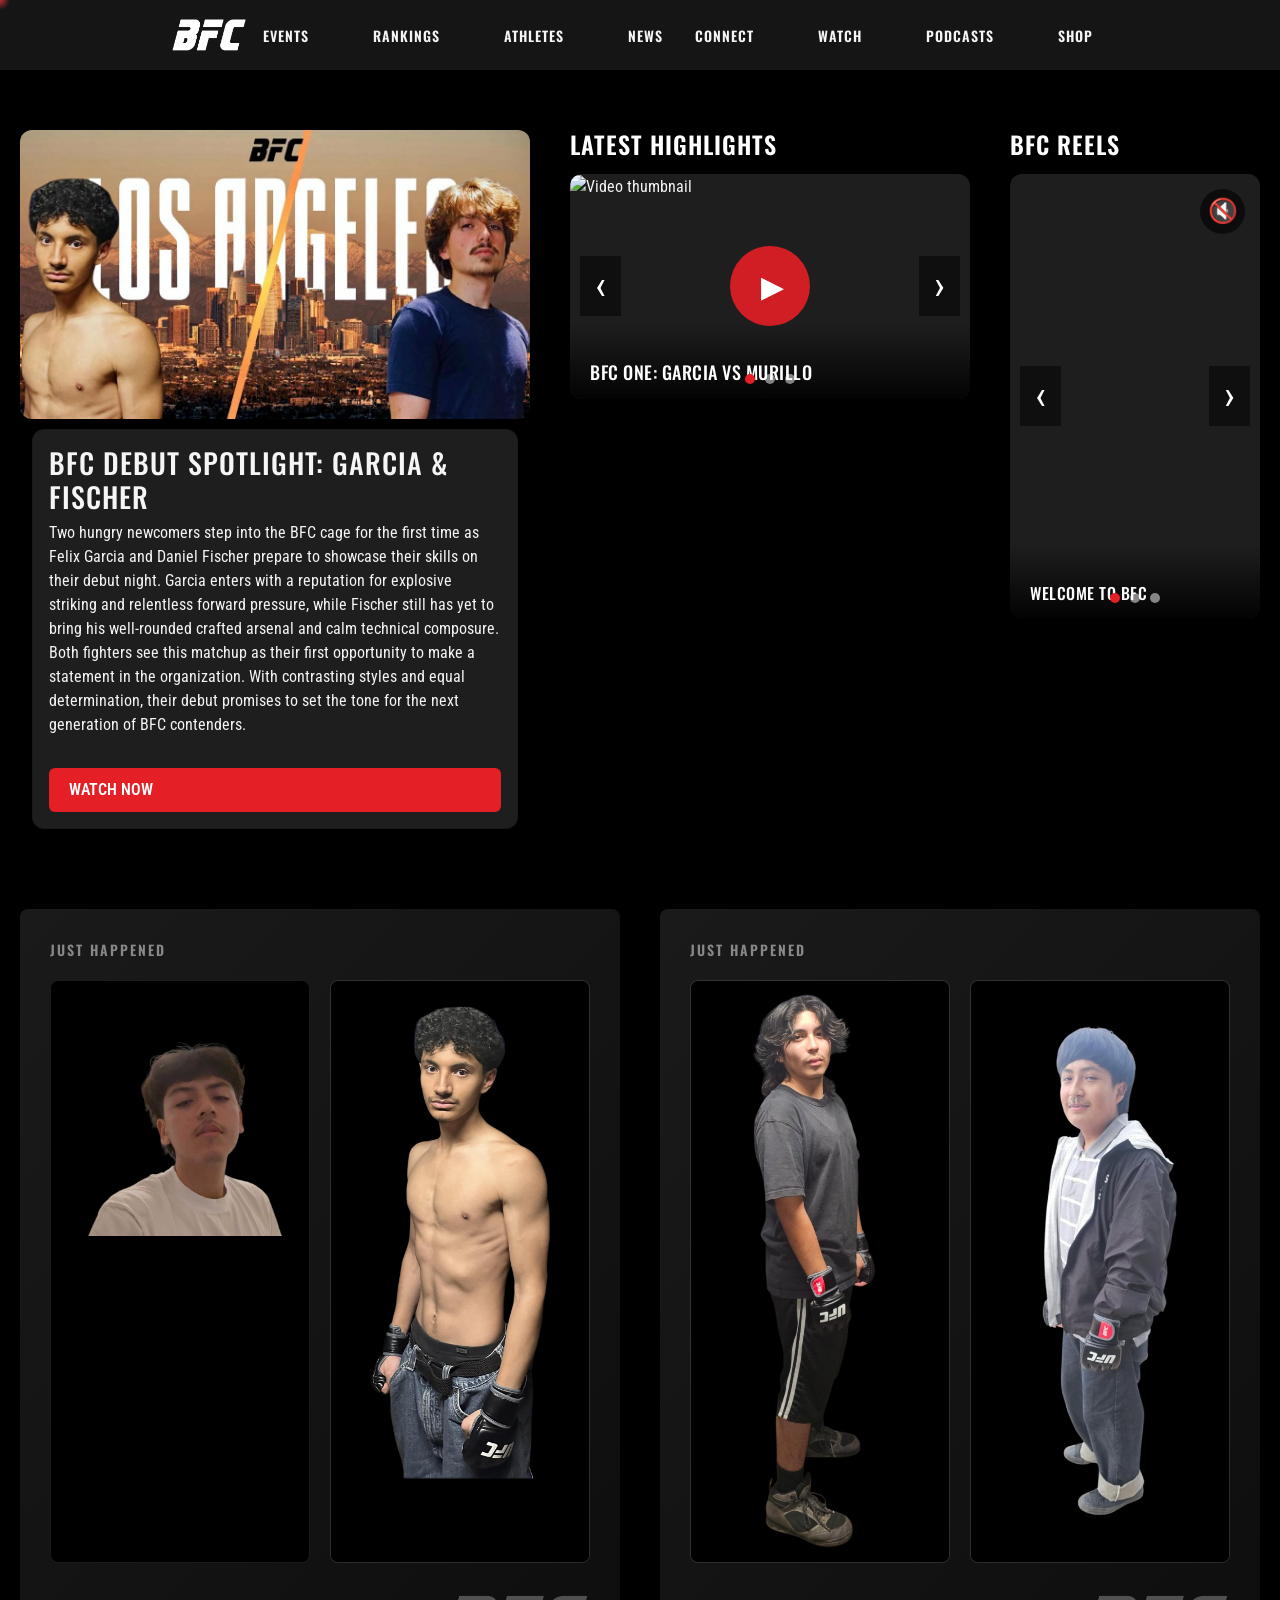
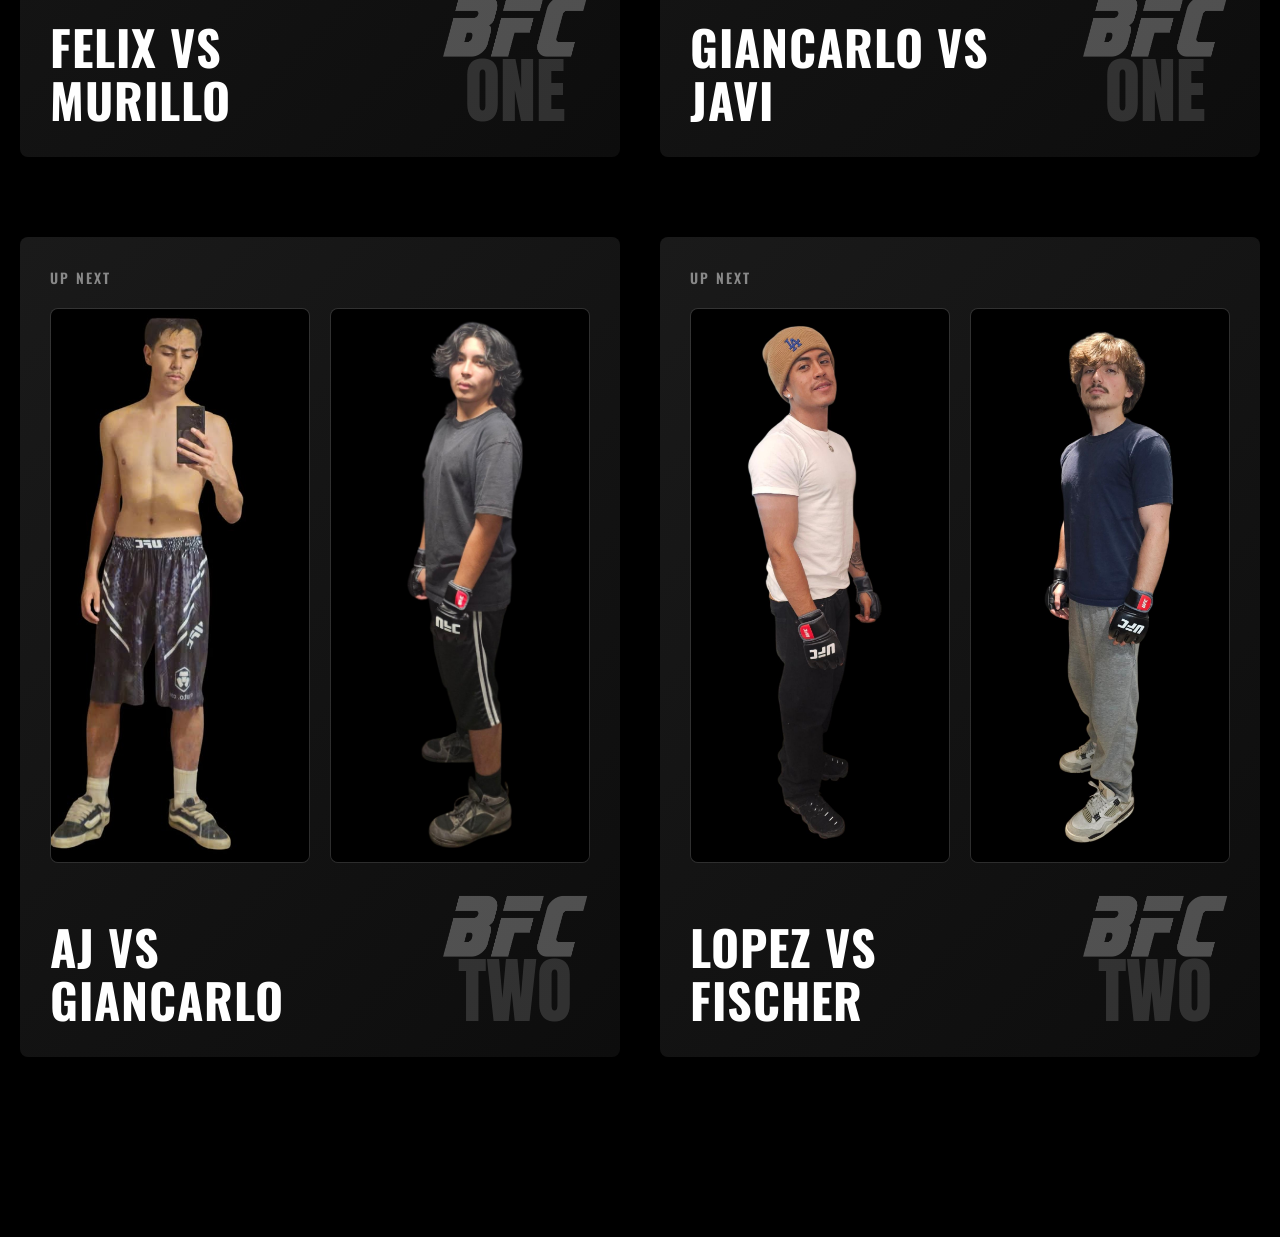
==== commit ce0a07ff: "flashy stuff added" ====
--- a/index.html
+++ b/index.html
@@ -3,19 +3,25 @@
 <head>
     <meta charset="UTF-8">
     <meta name="viewport" content="width=device-width, initial-scale=1.0">
-    <link rel="stylesheet" href="styles.css" />
     <!--FRICONIX ICONS-->
     <script defer src="https://friconix.com/cdn/friconix.js"></script>
     <!--BOOTSTRAP-->
-    <link href="cdn.jsdelivr.net" rel="stylesheet" integrity="sha384-QWTKZyjpPEjISv5WaRU9OFeRpok6YctnYmDr5pNlyT2bRjXh0JMhjY6hW+ALEwIH" crossorigin="anonymous">
+    <link href="https://cdn.jsdelivr.net/npm/bootstrap@5.3.2/dist/css/bootstrap.min.css" rel="stylesheet" integrity="sha384-T3c6CoIi6uLrA9TneNEoa7RxnatzjcDSCmG1MXxSR1GAsXEV/Dwwykc2MPK8M2HN" crossorigin="anonymous">
     <!--FONTS (OSWALD, ANTON, ROBOTO CONDENSED)-->
     <link href="https://fonts.googleapis.com/css2?family=Anton&family=Oswald:wght@300;400;500;600;700&family=Roboto+Condensed:wght@300;400;500&display=swap" rel="stylesheet">
+    <link rel="stylesheet" href="styles.css" />
     <title>BFC</title>
 </head>
 <body>
     <!-- NAVBAR -->
     <header class="nav">
         <div class="nav-container">
+            <a class="nav-logo" href="index.html">
+                <img src="bfc-assets/BFC-logo-white.png" alt="BFC logo">
+            </a>
+
+            <button class="mobile-toggle" onclick="document.getElementById('mobileMenu').classList.toggle('open'); this.textContent = this.textContent === '☰' ? '✕' : '☰';">☰</button>
+            
             <nav class="nav-left">
                 <a href="events.html" class="nav-link">Events</a>
                 <a href="rankings.html" class="nav-link">Rankings</a>
@@ -23,23 +29,29 @@
                 <a href="news.html" class="nav-link">News</a>
             </nav>
 
-            <a class="nav-logo" href="#">
-                <img src="bfc-assets/BFC-logo-white.png" alt="BFC logo">
-            </a>
-
             <nav class="nav-right">
                 <a href="connect.html" class="nav-link">Connect</a>
                 <a href="watch.html" class="nav-link">Watch</a>
                 <a href="podcasts.html" class="nav-link">Podcasts</a>
                 <a href="shop.html" class="nav-link">Shop</a>
             </nav>
-
-            <button class="mobile-toggle">☰</button>
+        </div>
+        
+        <!-- Mobile Menu -->
+        <div id="mobileMenu" class="mobile-menu">
+            <a href="events.html">Events</a>
+            <a href="rankings.html">Rankings</a>
+            <a href="athletes.html">Athletes</a>
+            <a href="news.html">News</a>
+            <a href="connect.html">Connect</a>
+            <a href="watch.html">Watch</a>
+            <a href="podcasts.html">Podcasts</a>
+            <a href="shop.html">Shop</a>
         </div>
     </header>
 
     <!-- HERO IMAGE + CARD SECTION -->
-    <section class="hero-card-section">
+    <section class="hero-card-section fade-on-scroll">
         <div class="hero-content-wrapper">
             <div class="hero-left">
                 <div class="top-image-wrapper">
@@ -50,7 +62,7 @@
                         <div class="card p-3" id="spotlight-card">
                             <h3>BFC Debut Spotlight: Garcia & Fischer</h3>
                             <p>Two hungry newcomers step into the BFC cage for the first time as Felix Garcia and Daniel Fischer prepare to showcase their skills on their debut night. Garcia enters with a reputation for explosive striking and relentless forward pressure, while Fischer still has yet to bring his well-rounded crafted arsenal and calm technical composure. Both fighters see this matchup as their first opportunity to make a statement in the organization. With contrasting styles and equal determination, their debut promises to set the tone for the next generation of BFC contenders.</p>
-                            <a href="https://www.youtube.com/@Gmendemon" class="watch-button">WATCH NOW</a>
+                            <a href="be.com/%40brutalforcecombat?fbclid=PAb21jcAPLBRtleHRuA2FlbQIxMQBzcnRjBmFwcF9pZA81NjcwNjczNDMzNTI0MjcAAaemYejg8EmW9jsTb4U2Yr7WhEqc4hIkWob1c3zTAKk0GmFIhYSL27NnPsWuiA_aem_TG8xtDPAs1D44iV1ag7yig" class="watch-button">WATCH NOW</a>
                         </div>
                     </div>
                 </div>
@@ -407,5 +419,6 @@
             reelVideos[0].play().catch(e => console.log('Autoplay prevented'));
         }
     </script>
+    <script src="script.js"></script>
 </body>
 </html>
--- a/styles.css
+++ b/styles.css
@@ -14,7 +14,7 @@
     margin: 0;
     padding: 0;
     box-sizing: border-box;
-    background: #1a1a1a;
+    background: #000000;
     color: #f5f5f5;
     overflow-x: hidden;
     width: 100%;
@@ -36,12 +36,26 @@
     display: flex;
     align-items: center;
     padding: 0 24px;
-    justify-content: space-between;
+    justify-content: center;
     position: relative;
+    max-width: 1400px;
+    margin: 0 auto;
 }
 .nav-left, .nav-right{
     display: flex;
     gap: 32px;
+    flex: 1;
+}
+.nav-left {
+    justify-content: flex-end;
+    padding-right: 40px;
+}
+.nav-right {
+    justify-content: flex-start;
+    padding-left: 40px;
+}
+.nav-logo {
+    flex-shrink: 0;
 }
 .nav a{
     color: #f5f5f5;
@@ -66,71 +80,6 @@
 }
 .mobile-toggle{
     display: none;
-}
-
-/*NAVBAR*/
-/*NAVBAR*/
-/*FONTS*/
-h1, h2, h3, .nav-link, .button{
-   font-family: 'Oswald', sans-serif;
-   letter-spacing: 1px;
-   text-transform: uppercase;
-}
-.hero-title{
-    font-family: 'Anton', sans-serif;
-}
-body, p, .fighter-bio{
-    font-family: 'Roboto Condensed', sans-serif;
-}
-
-/*NAVBAR*/
-/*NAVBAR*/
-.nav{
-    background: rgb(21, 21, 21);
-    width: 100%;
-    top: 0;
-    z-index: 999;
-    position: sticky;
-}
-.nav-container{
-    height: 70px;
-    display: flex;
-    align-items: center;
-    padding: 0 24px;
-    justify-content: space-between;
-    position: relative;
-}
-.nav-left, .nav-right{
-    display: flex;
-    gap: 32px;
-}
-.nav a{
-    color: #f5f5f5;
-    text-decoration: none;
-    font-family: 'Oswald', sans-serif;
-    font-size: 14px;
-    font-weight: 600;
-    letter-spacing: 1px;
-    text-transform: uppercase;
-    transition: 0.2s ease-in-out;
-}
-.nav a:hover{
-    color: #e41f25;
-}
-.nav-logo img{
-    height: 34px;
-    display: block;
-}
-.nav-logo img:hover{
-    transform: scale(1.1);
-    transition: 0.3s ease-in-out;
-}
-.mobile-toggle{
-    display: none;
-}
-/* Mobile toggle button - hidden on desktop */
-.mobile-toggle {
-    display: none;
     background: none;
     border: none;
     font-size: 28px;
@@ -142,9 +91,13 @@
 @media (min-width: 993px) {
     .nav-left,
     .nav-right {
-        display: flex; /* inline links */
+        display: flex;
         flex-direction: row;
         gap: 32px;
+        position: static;
+        background: transparent;
+        padding: 0;
+        width: auto;
     }
 
     .nav-logo {
@@ -153,100 +106,7 @@
     }
 
     .mobile-toggle {
-        display: none;
-    }
-}
-
-/* ------------------ TABLET ------------------ */
-@media (max-width: 992px) and (min-width: 601px) {
-    .nav-left,
-    .nav-right {
-        display: none; /* hide links initially */
-        flex-direction: column;
-        width: 100%;
-        text-align: center;
-        gap: 16px;
-        background: rgb(21, 21, 21);
-        position: absolute;
-        top: 70px; /* navbar height */
-        left: 0;
-        padding: 10px 0;
-    }
-
-.nav-left.active,
-.nav-right.active {
-    display: flex;
-    flex-direction: column;
-    text-align: center;
-    gap: 12px;
-    width: 100%;
-    background: rgb(21, 21, 21);
-    position: relative;
-}
-
-    /* Mobile toggle appears on tablet */
-    .mobile-toggle {
-        display: block;
-        position: absolute;
-        right: 24px;
-        top: 50%;
-        transform: translateY(-50%);
-        z-index: 1000;
-    }
-
-    /* Center logo */
-    .nav-logo {
-        position: absolute;
-        left: 50%;
-        top: 50%;
-        transform: translate(-50%, -50%);
-        z-index: 100
-    }
-}
-
-/* ------------------ MOBILE ------------------ */
-/* ------------------ MOBILE ------------------ */
-/* ------------------ MOBILE ------------------ */
-@media (max-width: 600px) {
-    .nav-container {
-        flex-wrap: wrap;
-        min-height: 70px; /* Changed from height to min-height */
-        height: auto; /* Allow container to grow */
-    }
-    
-    .nav-left,
-    .nav-right {
-        display: none; /* hide links initially */
-        flex-direction: column;
-        width: 100%;
-        text-align: center;
-        gap: 12px;
-        background: rgb(21, 21, 21);
-        position: relative;
-        padding: 10px 0;
-        order: 3;
-    }
-
-    .nav-left.active,
-    .nav-right.active {
-        display: flex;
-    }
-
-    /* Mobile toggle button */
-    .mobile-toggle {
-        display: block;
-        position: absolute;
-        right: 16px;
-        top: 21px; /* Fixed position instead of % */
-        z-index: 1000;
-    }
-
-    /* Center logo on mobile */
-    .nav-logo {
-        position: absolute;
-        left: 50%;
-        top: 21px; /* Fixed position instead of % */
-        transform: translateX(-50%); /* Only translate X */
+        display: none !important;
     }
 }
 /*NAVBAR END*/
@@ -1171,4 +1031,551 @@
         font-size: 18px;
         min-width: 30px;
     }
-}+}
+
+/* ATHLETES PAGE STYLES */
+.athletes-title-section {
+    padding: 60px 20px 20px;
+    text-align: center;
+}
+
+.athletes-main-title {
+    font-size: 60px;
+    color: #b40000;
+    margin: 0;
+}
+
+.athletes-section {
+    padding: 40px 0;
+}
+
+.athletes-grid {
+    display: grid;
+    grid-template-columns: repeat(auto-fill, minmax(280px, 1fr));
+    gap: 30px;
+}
+
+.athlete-card {
+    background-color: #0f0f0f;
+    border: 1px solid #333;
+    transition: transform 0.3s ease, border-color 0.3s ease;
+}
+
+.athlete-card:hover {
+    transform: translateY(-5px);
+    border-color: #b40000;
+}
+
+.athlete-card-img {
+    width: 100%;
+    height: auto;
+    display: block;
+    aspect-ratio: 280/350; /* Adjust to approximate card ratio */
+    object-fit: cover;
+    object-position: top;
+}
+
+.face-img-container {
+    background: #222;
+    aspect-ratio: 280/350;
+    display: flex;
+    align-items: center;
+    justify-content: center;
+    overflow: hidden;
+}
+
+.athlete-face-img {
+    width: 100%;
+    height: 100%;
+    object-fit: cover;
+}
+
+.athlete-info {
+    padding: 20px;
+    text-align: center;
+}
+
+.athlete-info h3 {
+    margin: 0;
+    font-size: 24px;
+    color: white;
+}
+
+.athlete-info .division {
+    color: #aaa;
+    margin-top: 5px;
+    font-size: 14px;
+    letter-spacing: 1px;
+}
+
+/* Mobile responsiveness for Athletes page */
+@media (max-width: 600px) {
+    .athletes-grid {
+        grid-template-columns: repeat(2, 1fr);
+        gap: 10px;
+    }
+
+    .athletes-main-title {
+        font-size: 36px;
+    }
+
+    .athlete-info {
+        padding: 10px 5px;
+    }
+
+    .athlete-info h3 {
+        font-size: 16px;
+        line-height: 1.2;
+    }
+
+    .athlete-info .division {
+        font-size: 12px;
+    }
+}
+
+/* =========================================
+   BADASS ENHANCEMENTS 
+   ========================================= */
+
+/* --- GLOWING RED ACCENT ON HOVER --- */
+.nav a:hover,
+.athlete-card:hover .athlete-info h3,
+.rank-item:hover .rank-fighter-name {
+    text-shadow: 0 0 10px rgba(228, 31, 37, 0.8);
+}
+
+/* --- PULSING RED GLOW ON RANK #1 --- */
+.rank-item:first-child {
+    background: linear-gradient(90deg, rgba(228, 31, 37, 0.15) 0%, transparent 100%);
+    animation: pulse-glow 2s infinite;
+}
+
+@keyframes pulse-glow {
+    0%, 100% { box-shadow: inset 0 0 20px rgba(228, 31, 37, 0.2); }
+    50% { box-shadow: inset 0 0 30px rgba(228, 31, 37, 0.4); }
+}
+
+/* --- CARD LIFT & GLOW EFFECT --- */
+.athlete-card {
+    position: relative;
+    overflow: hidden;
+}
+
+.athlete-card::before {
+    content: '';
+    position: absolute;
+    top: 0;
+    left: -100%;
+    width: 100%;
+    height: 100%;
+    background: linear-gradient(90deg, transparent, rgba(228, 31, 37, 0.1), transparent);
+    transition: left 0.5s ease;
+    z-index: 1;
+}
+
+.athlete-card:hover::before {
+    left: 100%;
+}
+
+.athlete-card:hover {
+    box-shadow: 0 0 30px rgba(228, 31, 37, 0.3);
+}
+
+/* --- FIRE BORDER ANIMATION FOR CHAMPION --- */
+.top-rank-featured {
+    position: relative;
+    overflow: hidden;
+}
+
+.top-rank-featured::before {
+    content: '';
+    position: absolute;
+    top: -2px;
+    left: -2px;
+    right: -2px;
+    bottom: -2px;
+    background: linear-gradient(45deg, #e41f25, #ff6b35, #e41f25, #8b0000, #e41f25);
+    background-size: 400% 400%;
+    z-index: -1;
+    border-radius: 14px;
+    animation: fire-border 3s ease infinite;
+}
+
+@keyframes fire-border {
+    0% { background-position: 0% 50%; }
+    50% { background-position: 100% 50%; }
+    100% { background-position: 0% 50%; }
+}
+
+/* --- SHAKE ANIMATION FOR BUTTONS --- */
+.watch-button:hover,
+.btn-primary:hover {
+    animation: shake 0.3s ease-in-out;
+}
+
+@keyframes shake {
+    0%, 100% { transform: translateX(0); }
+    25% { transform: translateX(-3px); }
+    75% { transform: translateX(3px); }
+}
+
+/* --- AGGRESSIVE RED UNDERLINE ON NAV LINKS --- */
+.nav-link {
+    position: relative;
+}
+
+.nav-link::after {
+    content: '';
+    position: absolute;
+    bottom: -5px;
+    left: 0;
+    width: 0;
+    height: 2px;
+    background: #e41f25;
+    transition: width 0.3s ease;
+}
+
+.nav-link:hover::after {
+    width: 100%;
+}
+
+/* --- BLOOD DRIP EFFECT ON TITLES --- */
+.rankings-main-title,
+.athletes-main-title {
+    position: relative;
+    display: inline-block;
+}
+
+.rankings-main-title::after,
+.athletes-main-title::after {
+    content: '';
+    position: absolute;
+    bottom: -10px;
+    left: 50%;
+    transform: translateX(-50%);
+    width: 80px;
+    height: 4px;
+    background: linear-gradient(90deg, transparent, #e41f25, transparent);
+}
+
+/* --- RANK NUMBER GLOW --- */
+.rank-number {
+    text-shadow: 0 0 10px rgba(228, 31, 37, 0.5);
+}
+
+/* --- DARK VIGNETTE OVERLAY ON ATHLETE CARDS --- */
+.athlete-card-img,
+.athlete-face-img {
+    filter: contrast(1.1) saturate(1.1);
+}
+
+/* --- CHAMPION IMAGE EPIC GLOW --- */
+.champion-image {
+    filter: drop-shadow(0 0 20px rgba(228, 31, 37, 0.5));
+    transition: filter 0.3s ease;
+}
+
+.champion-image:hover {
+    filter: drop-shadow(0 0 40px rgba(228, 31, 37, 0.8));
+}
+
+/* --- SCROLLBAR STYLING --- */
+::-webkit-scrollbar {
+    width: 8px;
+}
+
+::-webkit-scrollbar-track {
+    background: #000;
+}
+
+::-webkit-scrollbar-thumb {
+    background: #e41f25;
+    border-radius: 4px;
+}
+
+::-webkit-scrollbar-thumb:hover {
+    background: #ff3333;
+}
+
+/* --- LOADING ANIMATION FOR IMAGES --- */
+@keyframes image-load {
+    0% { opacity: 0; transform: scale(0.95); }
+    100% { opacity: 1; transform: scale(1); }
+}
+
+.athlete-card-img,
+.champion-image,
+.rank-fighter-image {
+    animation: image-load 0.5s ease-out;
+}
+
+/* --- FOOTER UPGRADE --- */
+footer {
+    background: linear-gradient(180deg, #0a0a0a 0%, #000 100%) !important;
+    border-top: 1px solid #222;
+}
+
+footer img {
+    transition: transform 0.3s ease, filter 0.3s ease;
+}
+
+footer img:hover {
+    transform: scale(1.1);
+    filter: drop-shadow(0 0 10px rgba(228, 31, 37, 0.5));
+}
+
+/* --- MOUSE TRAIL EFFECT --- */
+.mouse-trail {
+    position: fixed;
+    width: 20px;
+    height: 20px;
+    background: radial-gradient(circle, rgba(228, 31, 37, 0.8) 0%, transparent 70%);
+    border-radius: 50%;
+    pointer-events: none;
+    z-index: 9999;
+    transform: translate(-50%, -50%);
+    mix-blend-mode: screen;
+}
+
+/* --- CLICK RIPPLE EFFECT --- */
+.click-ripple {
+    position: fixed;
+    width: 10px;
+    height: 10px;
+    background: transparent;
+    border: 2px solid #e41f25;
+    border-radius: 50%;
+    pointer-events: none;
+    z-index: 9999;
+    transform: translate(-50%, -50%);
+    animation: ripple-expand 0.6s ease-out forwards;
+}
+
+@keyframes ripple-expand {
+    0% {
+        width: 10px;
+        height: 10px;
+        opacity: 1;
+    }
+    100% {
+        width: 100px;
+        height: 100px;
+        opacity: 0;
+    }
+}
+
+/* --- NAVBAR GLASS EFFECT --- */
+.nav {
+    transition: background 0.3s ease, backdrop-filter 0.3s ease;
+}
+
+/* --- MOBILE NAV STYLES (FIXED) --- */
+.mobile-menu {
+    display: none;
+}
+
+@media (max-width: 992px) {
+    .nav-container {
+        justify-content: space-between;
+        max-width: 100%;
+    }
+    
+    .nav-left, .nav-right {
+        display: none !important;
+    }
+    
+    .mobile-toggle {
+        display: block !important;
+        font-size: 28px;
+        background: none;
+        border: none;
+        color: #fff;
+        cursor: pointer;
+        z-index: 10000;
+        padding: 10px;
+    }
+    
+    .nav-logo {
+        position: static;
+        transform: none;
+        flex: none;
+    }
+    
+    .mobile-menu {
+        display: none;
+        flex-direction: column;
+        background: rgba(10, 10, 10, 0.98);
+        width: 100%;
+        position: absolute;
+        top: 70px;
+        left: 0;
+        z-index: 9999;
+        border-bottom: 2px solid #e41f25;
+    }
+    
+    .mobile-menu.open {
+        display: flex;
+    }
+    
+    .mobile-menu a {
+        padding: 18px 24px;
+        color: #fff;
+        text-decoration: none;
+        font-family: 'Oswald', sans-serif;
+        font-size: 16px;
+        font-weight: 600;
+        letter-spacing: 1px;
+        text-transform: uppercase;
+        border-bottom: 1px solid #333;
+        transition: 0.2s;
+    }
+    
+    .mobile-menu a:hover {
+        background: #e41f25;
+        color: #fff;
+    }
+}
+
+/* --- ENHANCED TITLE ANIMATIONS --- */
+.rankings-main-title,
+.athletes-main-title {
+    animation: title-glow 2s ease-in-out infinite alternate;
+}
+
+@keyframes title-glow {
+    0% { text-shadow: 0 0 10px rgba(228, 31, 37, 0.3); }
+    100% { text-shadow: 0 0 30px rgba(228, 31, 37, 0.6), 0 0 60px rgba(228, 31, 37, 0.3); }
+}
+
+/* --- RANK ITEM ENTRANCE ANIMATION --- */
+.rank-item {
+    opacity: 0;
+    transform: translateX(-20px);
+    animation: slide-in 0.5s ease forwards;
+}
+
+.rank-item:nth-child(1) { animation-delay: 0.1s; }
+.rank-item:nth-child(2) { animation-delay: 0.2s; }
+.rank-item:nth-child(3) { animation-delay: 0.3s; }
+.rank-item:nth-child(4) { animation-delay: 0.4s; }
+.rank-item:nth-child(5) { animation-delay: 0.5s; }
+.rank-item:nth-child(6) { animation-delay: 0.6s; }
+.rank-item:nth-child(7) { animation-delay: 0.7s; }
+.rank-item:nth-child(8) { animation-delay: 0.8s; }
+.rank-item:nth-child(9) { animation-delay: 0.9s; }
+.rank-item:nth-child(10) { animation-delay: 1.0s; }
+
+@keyframes slide-in {
+    to {
+        opacity: 1;
+        transform: translateX(0);
+    }
+}
+
+/* --- ATHLETE CARD 3D TILT --- */
+.athlete-card {
+    transition: transform 0.1s ease, box-shadow 0.3s ease;
+    transform-style: preserve-3d;
+}
+
+/* --- DIVISION/RANK BADGE STYLING --- */
+.athlete-info .division {
+    background: linear-gradient(90deg, #e41f25, #8b0000);
+    -webkit-background-clip: text;
+    -webkit-text-fill-color: transparent;
+    background-clip: text;
+    font-weight: 700;
+}
+
+/* --- FIGHTER IMAGE HOVER ZOOM --- */
+.rank-fighter-image {
+    transition: transform 0.3s ease, box-shadow 0.3s ease;
+}
+
+.rank-item:hover .rank-fighter-image {
+    transform: scale(1.15);
+    box-shadow: 0 0 20px rgba(228, 31, 37, 0.5);
+}
+
+/* --- EPIC GRADIENT TEXT FOR CHAMPION --- */
+.champion-name {
+    background: linear-gradient(135deg, #fff 0%, #e41f25 50%, #fff 100%);
+    background-size: 200% auto;
+    -webkit-background-clip: text;
+    -webkit-text-fill-color: transparent;
+    background-clip: text;
+    animation: gradient-shift 3s ease infinite;
+}
+
+@keyframes gradient-shift {
+    0% { background-position: 0% center; }
+    50% { background-position: 100% center; }
+    100% { background-position: 0% center; }
+}
+
+/* --- FOOTER TAGLINE --- */
+.footer-tagline {
+    font-family: 'Anton', sans-serif;
+    font-size: 24px;
+    letter-spacing: 4px;
+    color: #e41f25;
+    margin: 15px 0;
+    text-transform: uppercase;
+}
+
+.main-footer {
+    background: linear-gradient(180deg, #0a0a0a 0%, #000 100%);
+    padding: 50px 20px;
+    text-align: center;
+    border-top: 2px solid #e41f25;
+    margin-top: 60px;
+}
+
+.footer-logo {
+    width: 120px;
+    opacity: 0.9;
+    transition: all 0.3s ease;
+}
+
+.footer-logo:hover {
+    opacity: 1;
+    transform: scale(1.1);
+    filter: drop-shadow(0 0 15px rgba(228, 31, 37, 0.6));
+}
+
+.main-footer p {
+    color: #555;
+    font-size: 12px;
+    letter-spacing: 2px;
+    margin-top: 20px;
+}
+
+/* --- LOADING SCREEN (Optional Enhancement) --- */
+.page-loader {
+    position: fixed;
+    top: 0;
+    left: 0;
+    width: 100%;
+    height: 100%;
+    background: #000;
+    display: flex;
+    align-items: center;
+    justify-content: center;
+    z-index: 99999;
+    transition: opacity 0.5s ease;
+}
+
+.page-loader.hidden {
+    opacity: 0;
+    pointer-events: none;
+}
+
+.loader-logo {
+    width: 150px;
+    animation: loader-pulse 1s ease-in-out infinite;
+}
+
+@keyframes loader-pulse {
+    0%, 100% { transform: scale(1); opacity: 0.8; }
+    50% { transform: scale(1.1); opacity: 1; }
+}
